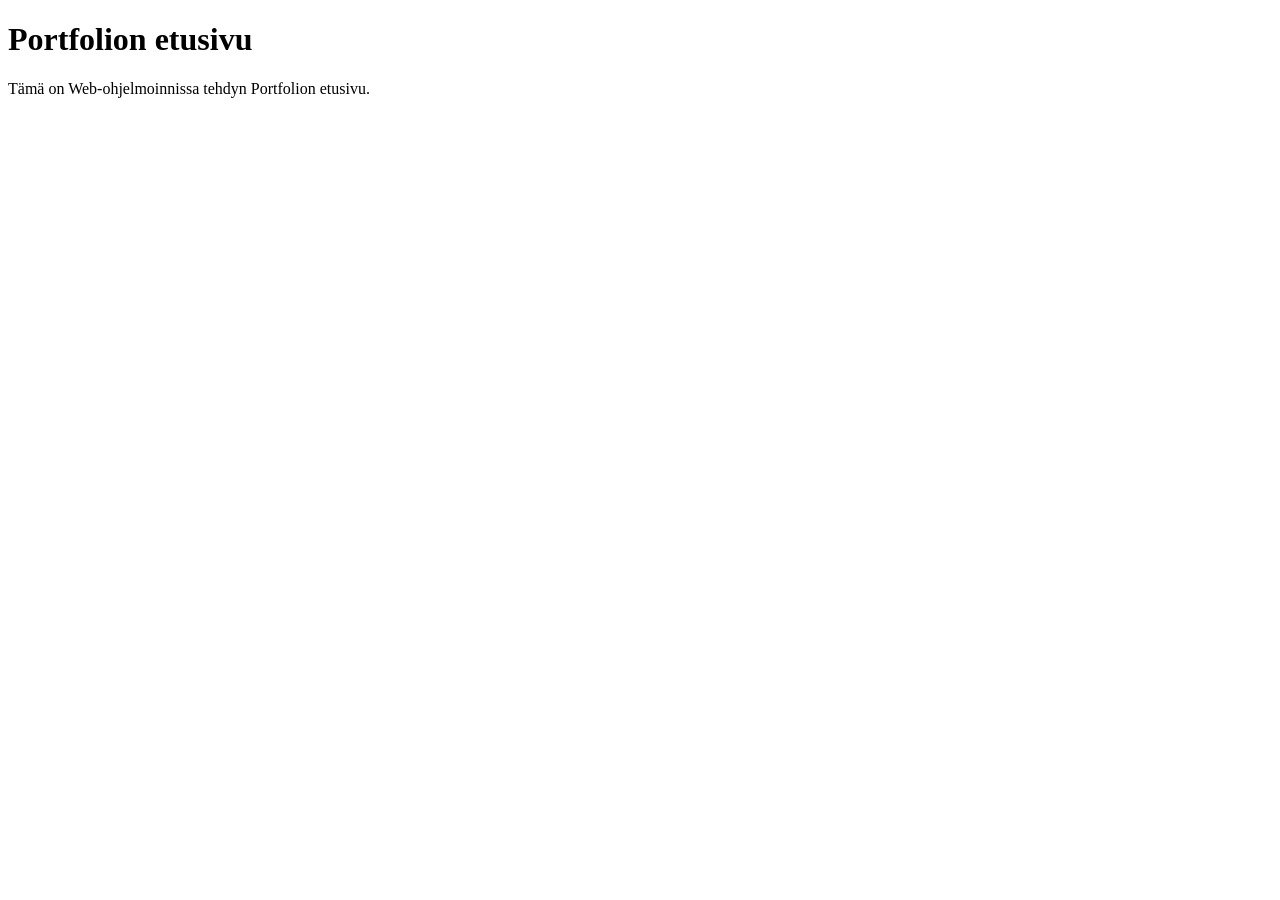
==== index.html @ 2b6b3492 "Add files via upload" ====
<!-- 
    Tehtävä 1
-->
<!DOCTYPE html>
<html lang="fi">
<head>
    <meta charset="UTF-8">
    <meta name="viewport" content="width=device-width, initial-scale=1.0">
    <title>Portfolio</title>
</head>
<body>
    <h1>Portfolion etusivu</h1>
    <p>Tämä on Web-ohjelmoinnissa tehdyn Portfolion etusivu.</p>
</body>
</html>
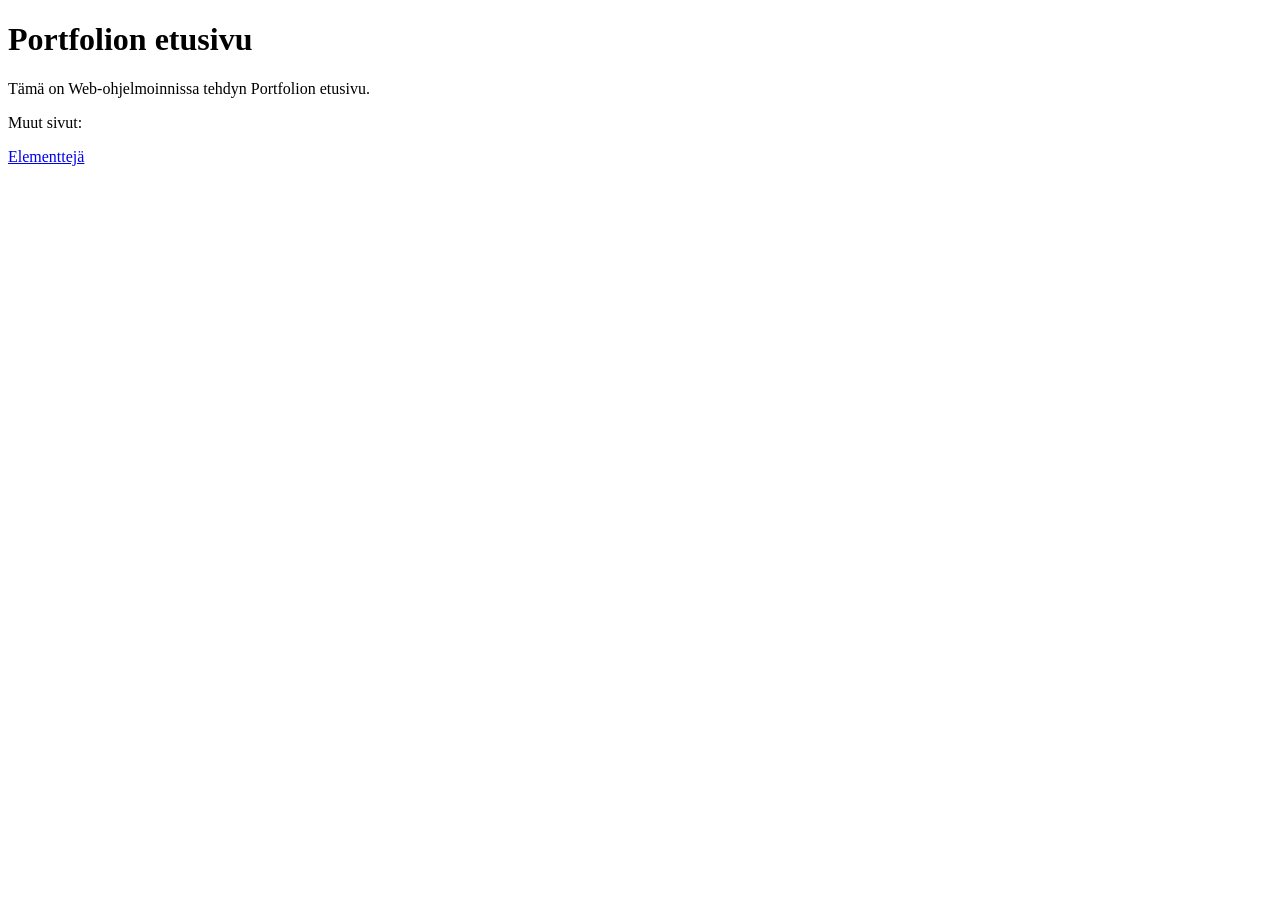
==== commit 58e91d57: "Edited index.html and elementteja.html" ====
--- a/index.html
+++ b/index.html
@@ -1,5 +1,5 @@
 <!-- 
-    Tehtävä 1
+    Tehtävä 1.
 -->
 <!DOCTYPE html>
 <html lang="fi">
@@ -11,5 +11,7 @@
 <body>
     <h1>Portfolion etusivu</h1>
     <p>Tämä on Web-ohjelmoinnissa tehdyn Portfolion etusivu.</p>
+    <p>Muut sivut:</p>
+    <a href="pages/elementteja.html">Elementtejä</a>
 </body>
 </html>
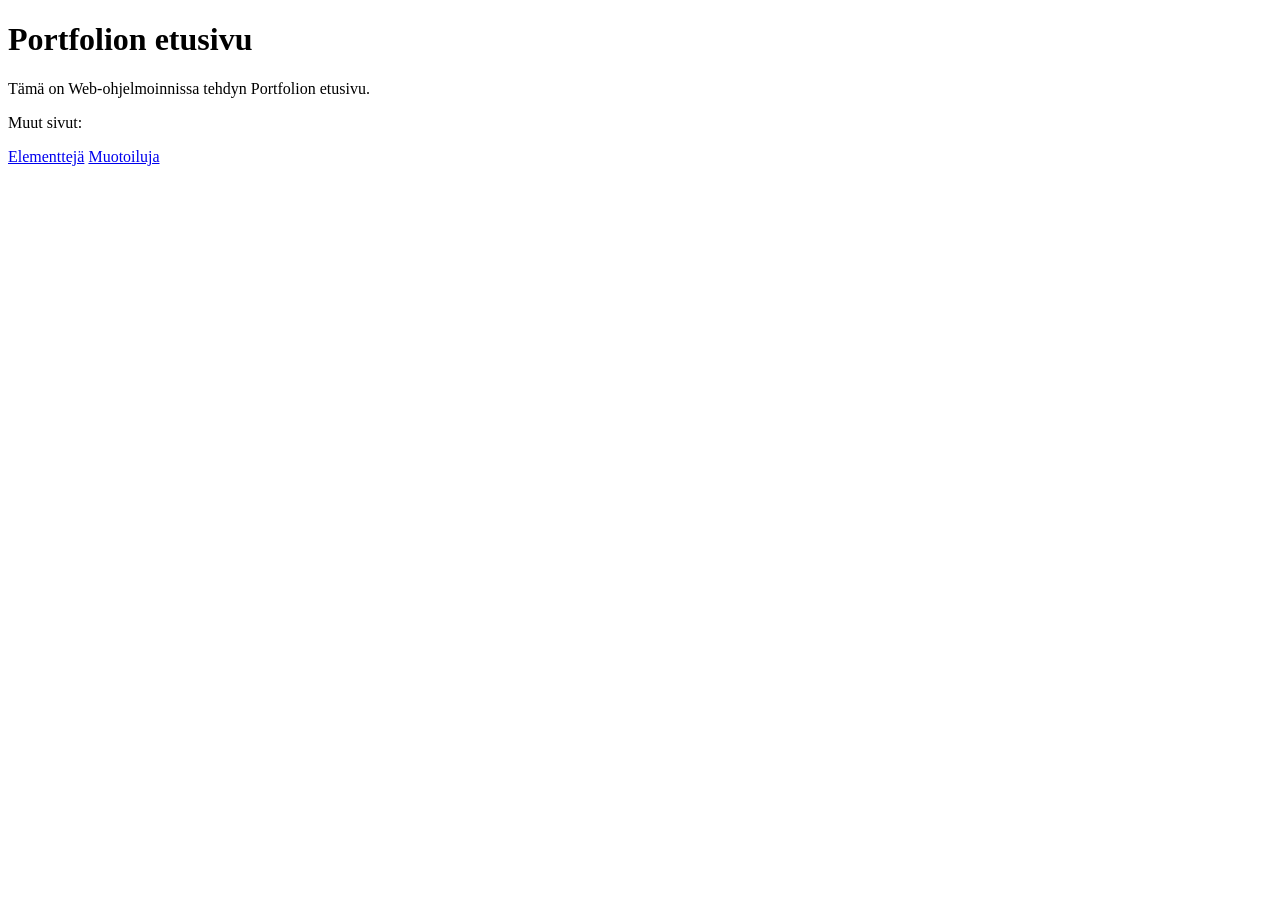
==== commit edbc328c: "Added muotoiluja.html and a link to it from index.html" ====
--- a/index.html
+++ b/index.html
@@ -13,5 +13,6 @@
     <p>Tämä on Web-ohjelmoinnissa tehdyn Portfolion etusivu.</p>
     <p>Muut sivut:</p>
     <a href="pages/elementteja.html">Elementtejä</a>
+    <a href="pages/muotoiluja.html">Muotoiluja</a>
 </body>
 </html>
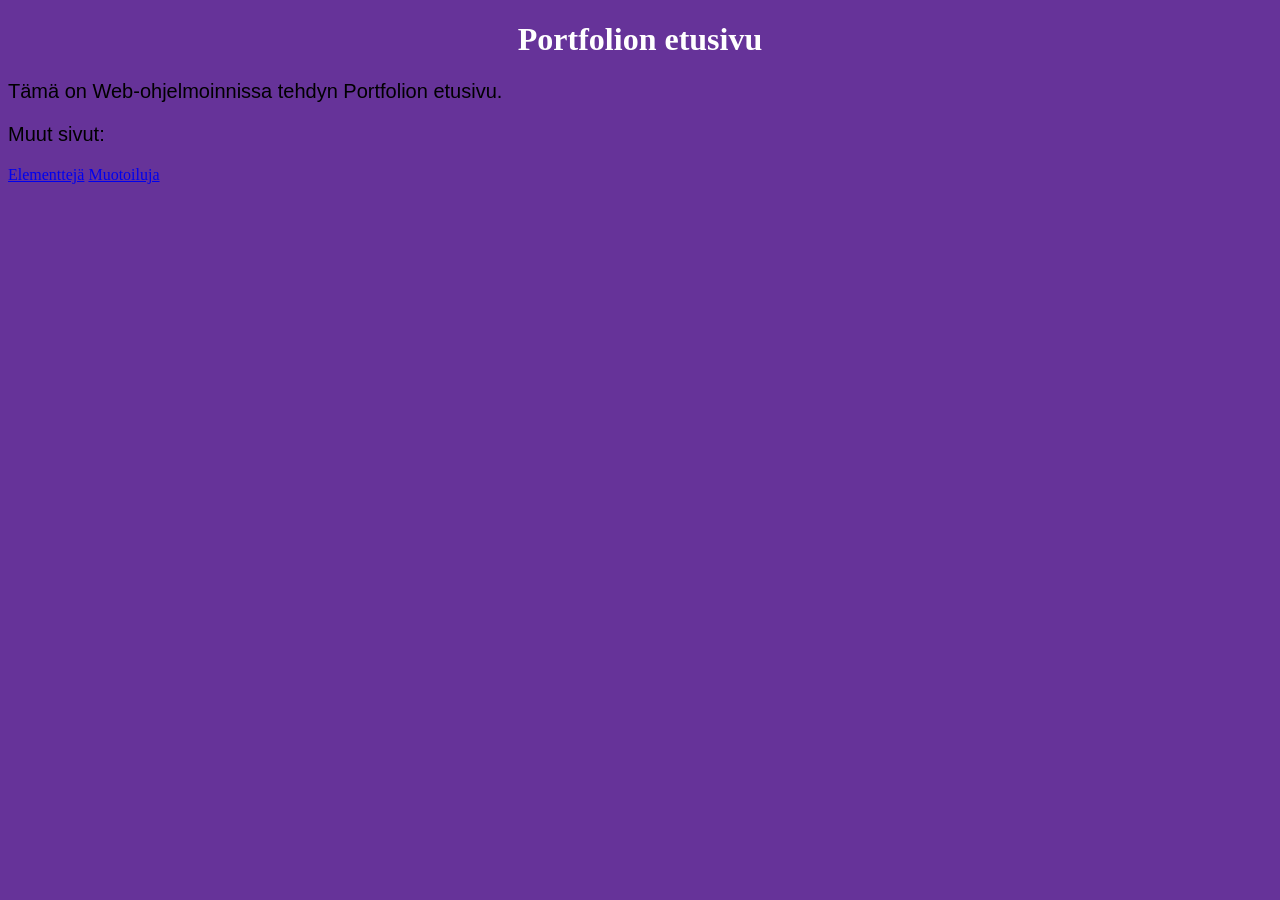
==== commit 7e10e389: "Added a new folder for CSS styles, CSS linked with index.html" ====
--- a/index.html
+++ b/index.html
@@ -7,6 +7,7 @@
     <meta charset="UTF-8">
     <meta name="viewport" content="width=device-width, initial-scale=1.0">
     <title>Portfolio</title>
+    <link rel="stylesheet" href="tyylit/tyylit_t5.css">
 </head>
 <body>
     <h1>Portfolion etusivu</h1>
--- a/tyylit/tyylit_t5.css
+++ b/tyylit/tyylit_t5.css
@@ -0,0 +1,18 @@
+body {
+    background-color: rebeccapurple;
+}
+
+h1 {
+    color: white;
+    text-align: center;
+}
+
+p {
+    font-family: Arial, Helvetica, sans-serif;
+    font-size: 20px;
+}
+
+th, td {
+    border: 1px solid black;
+    padding: 10px;
+}
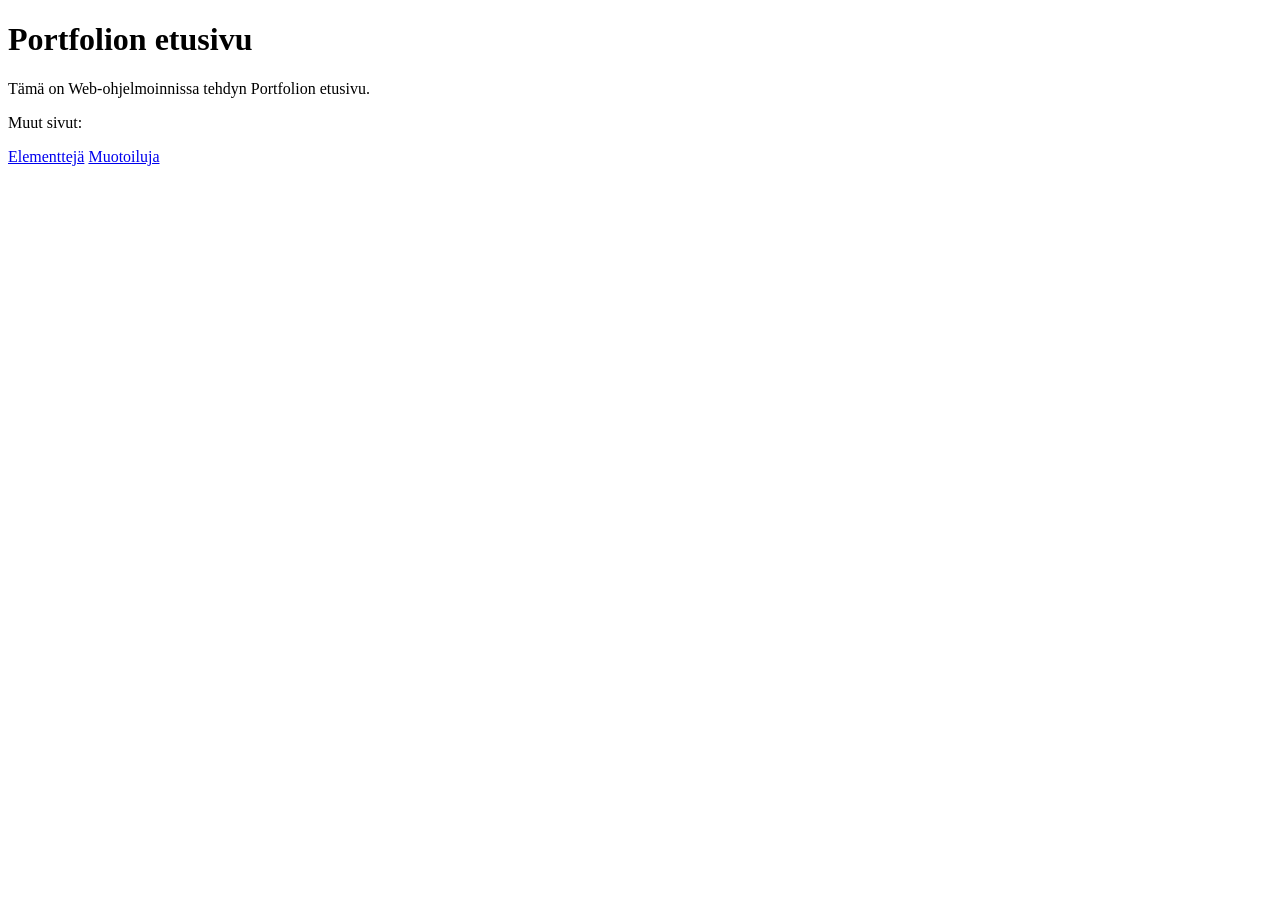
==== commit c0797191: "Changed css source" ====
--- a/index.html
+++ b/index.html
@@ -7,7 +7,6 @@
     <meta charset="UTF-8">
     <meta name="viewport" content="width=device-width, initial-scale=1.0">
     <title>Portfolio</title>
-    <link rel="stylesheet" href="tyylit/tyylit_t5.css">
 </head>
 <body>
     <h1>Portfolion etusivu</h1>
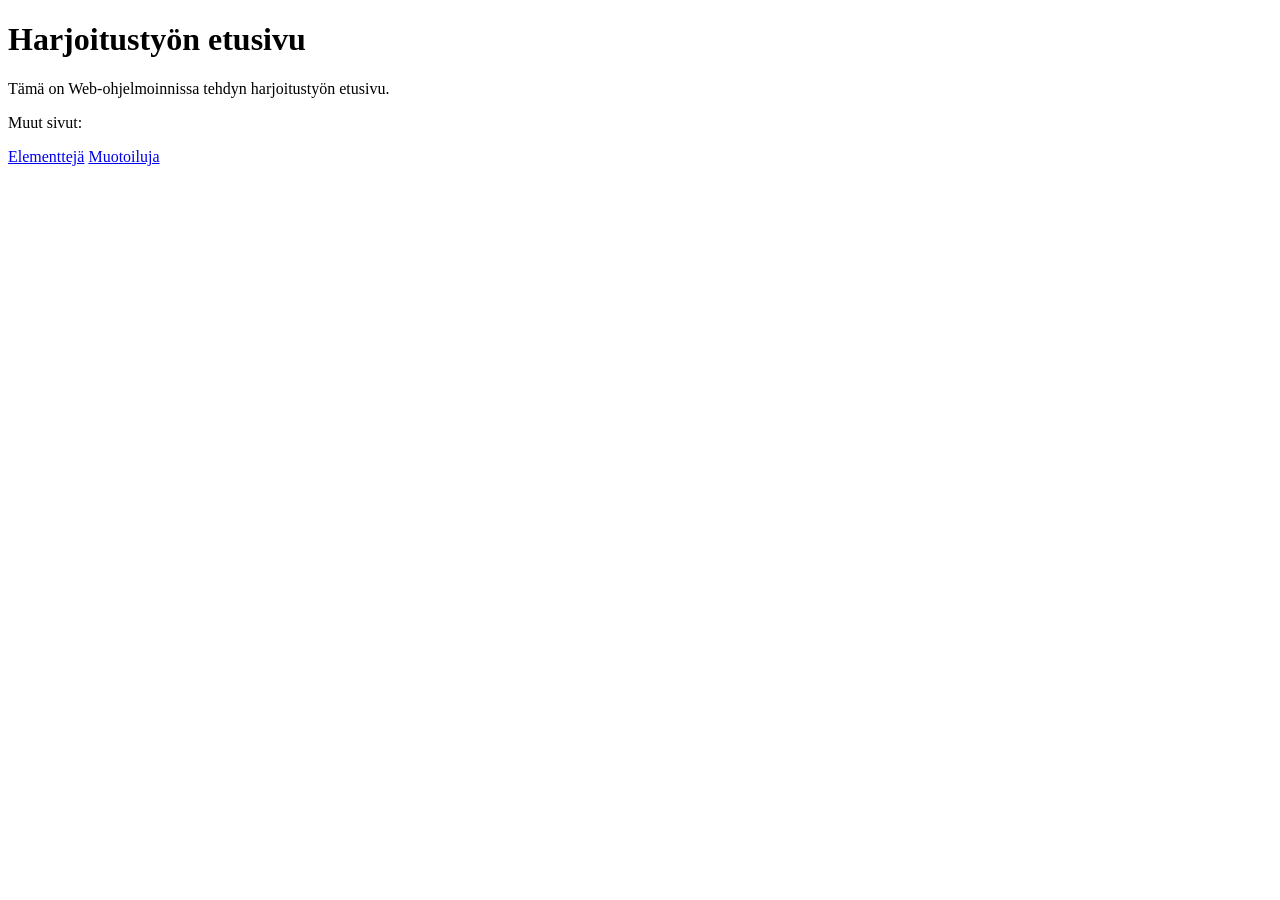
==== commit 96e67b1c: "Added new folder for HTML-exercises, added new index.html placeholder for new html project" ====
--- a/index.html
+++ b/index.html
@@ -1,18 +1,18 @@
 <!-- 
-    Tehtävä 1.
+    Web-ohjelmoinnin harjoitustyön index.html
 -->
 <!DOCTYPE html>
 <html lang="fi">
 <head>
     <meta charset="UTF-8">
     <meta name="viewport" content="width=device-width, initial-scale=1.0">
-    <title>Portfolio</title>
+    <title>Harjoitustyö</title>
 </head>
 <body>
-    <h1>Portfolion etusivu</h1>
-    <p>Tämä on Web-ohjelmoinnissa tehdyn Portfolion etusivu.</p>
+    <h1>Harjoitustyön etusivu</h1>
+    <p>Tämä on Web-ohjelmoinnissa tehdyn harjoitustyön etusivu.</p>
     <p>Muut sivut:</p>
-    <a href="pages/elementteja.html">Elementtejä</a>
-    <a href="pages/muotoiluja.html">Muotoiluja</a>
+    <a href="harjoitukset/pages/elementteja.html">Elementtejä</a>
+    <a href="harjoitukset/pages/muotoiluja.html">Muotoiluja</a>
 </body>
 </html>
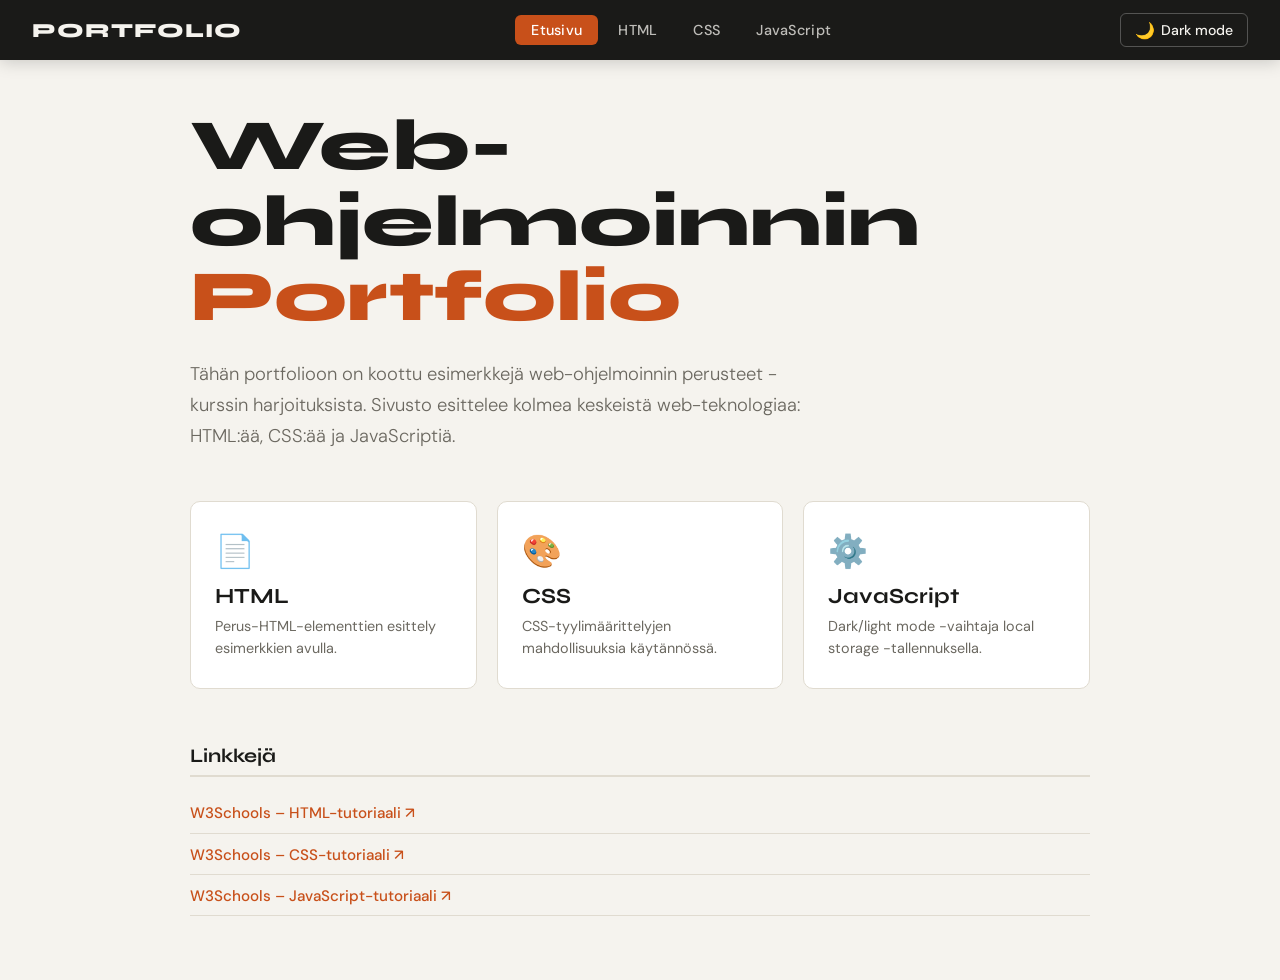
==== commit 98f6b203: "project folder changes" ====
--- a/index.html
+++ b/index.html
@@ -1,18 +1,64 @@
-<!-- 
-    Web-ohjelmoinnin harjoitustyön index.html
--->
-<!DOCTYPE html>
-<html lang="fi">
-<head>
-    <meta charset="UTF-8">
-    <meta name="viewport" content="width=device-width, initial-scale=1.0">
-    <title>Harjoitustyö</title>
-</head>
-<body>
-    <h1>Harjoitustyön etusivu</h1>
-    <p>Tämä on Web-ohjelmoinnissa tehdyn harjoitustyön etusivu.</p>
-    <p>Muut sivut:</p>
-    <a href="harjoitukset/pages/elementteja.html">Elementtejä</a>
-    <a href="harjoitukset/pages/muotoiluja.html">Muotoiluja</a>
-</body>
-</html>+<!DOCTYPE html>
+<html lang="fi">
+<head>
+  <meta charset="UTF-8" />
+  <meta name="viewport" content="width=device-width, initial-scale=1.0" />
+  <title>Portfolio – Etusivu</title>
+  <link rel="stylesheet" href="harjoitustyo/styles/main.css" />
+  <link rel="stylesheet" href="harjoitustyo/styles/index.css" />
+</head>
+<body onload="alustaTema()">
+  <nav class="navbar">
+    <div class="nav-brand">Portfolio</div>
+    <ul class="nav-links">
+      <li><a href="index.html" class="active">Etusivu</a></li>
+      <li><a href="harjoitustyo/pages/html-esittely.html">HTML</a></li>
+      <li><a href="harjoitustyo/pages/css-esittely.html">CSS</a></li>
+      <li><a href="harjoitustyo/pages/js-esittely.html">JavaScript</a></li>
+    </ul>
+    <button class="dark-mode-btn" onclick="vaihdaTema()" id="tema-nappi">
+      <span class="btn-icon">🌙</span> Dark mode
+    </button>
+  </nav>
+
+  <main class="hero">
+    <div class="hero-content">
+      <h1>Web-ohjelmoinnin<br /><span class="accent">Portfolio</span></h1>
+      <p class="intro">
+        Tähän portfolioon on koottu esimerkkejä web-ohjelmoinnin perusteet
+        -kurssin harjoituksista. Sivusto esittelee kolmea keskeistä
+        web-teknologiaa: HTML:ää, CSS:ää ja JavaScriptiä.
+      </p>
+
+      <div class="cards">
+        <a href="harjoitustyo/pages/html-esittely.html" class="card">
+          <span class="card-icon">📄</span>
+          <h2>HTML</h2>
+          <p>Perus-HTML-elementtien esittely esimerkkien avulla.</p>
+        </a>
+        <a href="harjoitustyo/pages/css-esittely.html" class="card">
+          <span class="card-icon">🎨</span>
+          <h2>CSS</h2>
+          <p>CSS-tyylimäärittelyjen mahdollisuuksia käytännössä.</p>
+        </a>
+        <a href="harjoitustyo/pages/js-esittely.html" class="card">
+          <span class="card-icon">⚙️</span>
+          <h2>JavaScript</h2>
+          <p>Dark/light mode -vaihtaja local storage -tallennuksella.</p>
+        </a>
+      </div>
+
+      <section class="external-links">
+        <h2>Linkkejä</h2>
+        <ul>
+          <li><a href="https://www.w3schools.com/html/" target="_blank" rel="noopener">W3Schools – HTML-tutoriaali ↗</a></li>
+          <li><a href="https://www.w3schools.com/css/"  target="_blank" rel="noopener">W3Schools – CSS-tutoriaali ↗</a></li>
+          <li><a href="https://www.w3schools.com/js/"   target="_blank" rel="noopener">W3Schools – JavaScript-tutoriaali ↗</a></li>
+        </ul>
+      </section>
+    </div>
+  </main>
+
+  <script src="harjoitustyo/js/tema.js"></script>
+</body>
+</html>
--- a/harjoitustyo/styles/main.css
+++ b/harjoitustyo/styles/main.css
@@ -0,0 +1,143 @@
+/* ============================================
+   main.css – Yhteinen tyyli kaikille sivuille
+   ============================================ */
+
+@import url('https://fonts.googleapis.com/css2?family=Syne:wght@400;700;800&family=DM+Sans:ital,wght@0,300;0,400;0,500;1,300&display=swap');
+
+/* ---- CSS-muuttujat (vaalea teema oletus) ---- */
+:root {
+  --bg:        #f5f3ee;
+  --surface:   #ffffff;
+  --border:    #e0dbd0;
+  --text:      #1a1a18;
+  --text-muted:#6b6860;
+  --accent:    #c8501a;
+  --accent-lt: #f5ede8;
+  --nav-bg:    #1a1a18;
+  --nav-text:  #f5f3ee;
+  --nav-active:#c8501a;
+  --shadow:    0 2px 12px rgba(0,0,0,0.08);
+  --radius:    10px;
+  --font-head: 'Syne', sans-serif;
+  --font-body: 'DM Sans', sans-serif;
+  --transition:0.25s ease;
+}
+
+/* ---- Dark mode -muuttujat ---- */
+body.dark-mode {
+  --bg:        #0f0f0e;
+  --surface:   #1c1c1a;
+  --border:    #2e2e2b;
+  --text:      #f0ede6;
+  --text-muted:#8a8780;
+  --accent:    #e8693a;
+  --accent-lt: #2a1a12;
+  --nav-bg:    #0a0a09;
+  --nav-text:  #f0ede6;
+  --shadow:    0 2px 12px rgba(0,0,0,0.4);
+}
+
+/* Sujuva siirtymä kaikille väreille */
+body, .navbar, .card, .demo-box, .bmi-card,
+.layout-top, .layout-middle, .column, .layout-bottom,
+input, textarea, select, table, th, td {
+  transition:
+    background var(--transition),
+    background-color var(--transition),
+    color var(--transition),
+    border-color var(--transition);
+}
+
+/* ---- Reset ---- */
+*, *::before, *::after { box-sizing: border-box; margin: 0; padding: 0; }
+
+html { scroll-behavior: smooth; }
+
+body {
+  font-family: var(--font-body);
+  background: var(--bg);
+  color: var(--text);
+  min-height: 100vh;
+}
+
+/* ============================================
+   NAVIGAATIOPALKKI
+   ============================================ */
+.navbar {
+  position: sticky;
+  top: 0;
+  z-index: 100;
+  display: flex;
+  align-items: center;
+  justify-content: space-between;
+  background: var(--nav-bg);
+  padding: 0 2rem;
+  height: 60px;
+  box-shadow: 0 2px 16px rgba(0,0,0,0.18);
+}
+
+.nav-brand {
+  font-family: var(--font-head);
+  font-weight: 800;
+  font-size: 1.25rem;
+  color: var(--nav-text);
+  letter-spacing: 0.05em;
+  text-transform: uppercase;
+}
+
+.nav-links {
+  list-style: none;
+  display: flex;
+  gap: 0.25rem;
+}
+
+.nav-links a {
+  display: block;
+  padding: 0.4rem 1rem;
+  color: var(--nav-text);
+  text-decoration: none;
+  font-size: 0.9rem;
+  font-weight: 500;
+  border-radius: 6px;
+  opacity: 0.75;
+  transition: opacity var(--transition), background var(--transition), color var(--transition);
+  letter-spacing: 0.02em;
+}
+
+.nav-links a:hover,
+.nav-links a.active {
+  opacity: 1;
+  background: var(--accent);
+  color: #fff;
+}
+
+/* ---- Dark mode -nappi ---- */
+.dark-mode-btn {
+  background: transparent;
+  border: 1.5px solid rgba(255,255,255,0.25);
+  color: var(--nav-text);
+  border-radius: 6px;
+  padding: 0.35rem 0.85rem;
+  font-family: var(--font-body);
+  font-size: 0.88rem;
+  font-weight: 500;
+  cursor: pointer;
+  display: flex;
+  align-items: center;
+  gap: 0.4rem;
+  transition: border-color 0.2s, background 0.2s;
+  white-space: nowrap;
+}
+.dark-mode-btn:hover { border-color: var(--accent); background: rgba(200,80,26,0.15); }
+.dark-mode-btn .btn-icon { font-size: 1rem; }
+
+/* ============================================
+   YLEISET APULUOKAT
+   ============================================ */
+h1, h2, h3 { font-family: var(--font-head); line-height: 1.15; }
+
+a { color: var(--accent); }
+
+.accent { color: var(--accent); }
+
+main { padding: 2.5rem 2rem; max-width: 1100px; margin: 0 auto; }
--- a/harjoitustyo/styles/index.css
+++ b/harjoitustyo/styles/index.css
@@ -0,0 +1,83 @@
+/* index.css – Etusivun tyylit */
+
+.hero { padding: 3rem 2rem 4rem; }
+
+.hero-content { max-width: 900px; margin: 0 auto; }
+
+h1 {
+  font-size: clamp(2.5rem, 6vw, 4.5rem);
+  font-weight: 800;
+  line-height: 1.05;
+  margin-bottom: 1.5rem;
+}
+
+.intro {
+  font-size: 1.15rem;
+  color: var(--text-muted);
+  max-width: 620px;
+  line-height: 1.7;
+  margin-bottom: 3rem;
+  font-weight: 300;
+}
+
+/* ---- Kortit ---- */
+.cards {
+  display: grid;
+  grid-template-columns: repeat(auto-fit, minmax(220px, 1fr));
+  gap: 1.25rem;
+  margin-bottom: 3.5rem;
+}
+
+.card {
+  background: var(--surface);
+  border: 1.5px solid var(--border);
+  border-radius: var(--radius);
+  padding: 1.75rem 1.5rem;
+  text-decoration: none;
+  color: var(--text);
+  display: block;
+  transition: transform 0.2s ease, box-shadow 0.2s ease, border-color 0.2s ease;
+}
+
+.card:hover {
+  transform: translateY(-4px);
+  box-shadow: var(--shadow);
+  border-color: var(--accent);
+}
+
+.card-icon { font-size: 2rem; display: block; margin-bottom: 0.75rem; }
+
+.card h2 {
+  font-size: 1.35rem;
+  font-weight: 700;
+  margin-bottom: 0.5rem;
+  font-family: var(--font-head);
+}
+
+.card p { font-size: 0.9rem; color: var(--text-muted); line-height: 1.5; }
+
+/* ---- Ulkoiset linkit ---- */
+.external-links h2 {
+  font-size: 1.2rem;
+  font-weight: 700;
+  margin-bottom: 1rem;
+  padding-bottom: 0.5rem;
+  border-bottom: 2px solid var(--border);
+}
+
+.external-links ul { list-style: none; }
+
+.external-links li {
+  padding: 0.6rem 0;
+  border-bottom: 1px solid var(--border);
+}
+
+.external-links a {
+  color: var(--accent);
+  text-decoration: none;
+  font-weight: 500;
+  font-size: 0.95rem;
+  transition: opacity 0.2s;
+}
+
+.external-links a:hover { opacity: 0.7; }
